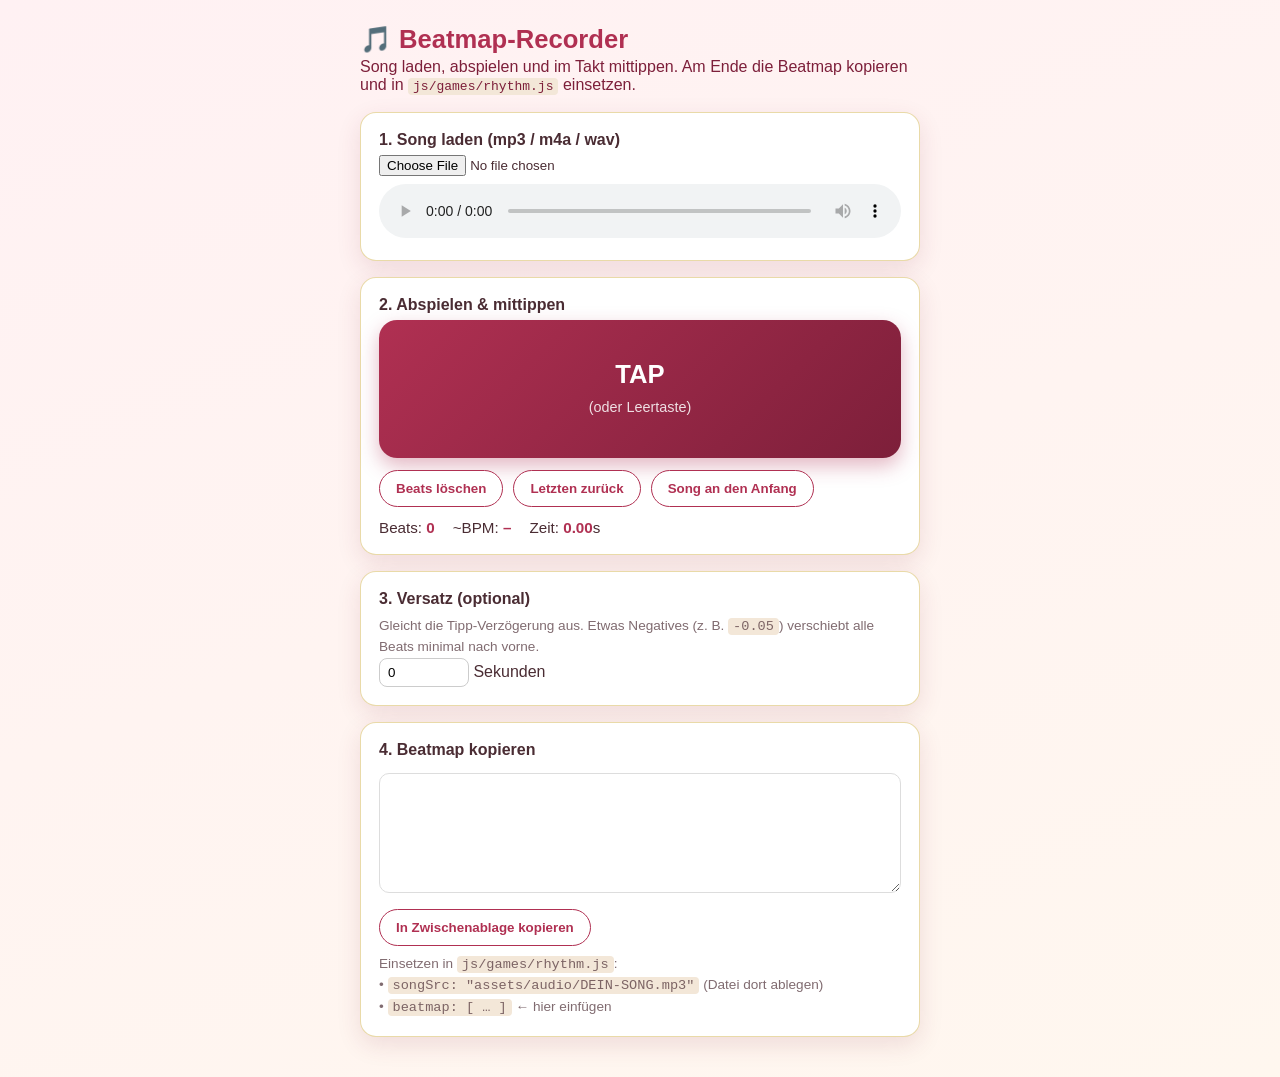
==== tools/beatmap-recorder.html @ ac2383d9 "Hochzeitsrätsel für Julia & Tim: 4 Spiele + Bonus-Rhythmusspiel - 4 Mini-Spiele (Elfmeter, Ski/Ratsc" ====
<!DOCTYPE html>
<html lang="de">
<head>
  <meta charset="UTF-8" />
  <meta name="viewport" content="width=device-width, initial-scale=1.0" />
  <title>Beatmap-Recorder · Sterntreffer</title>
  <style>
    :root { --rose:#b03052; --rose-dark:#7d1f3a; --gold:#c9a227; --ink:#4a2c33; }
    * { box-sizing: border-box; }
    body {
      font-family: -apple-system, BlinkMacSystemFont, "Segoe UI", Roboto, sans-serif;
      color: var(--ink); background: linear-gradient(160deg,#fff1f3,#fff7ef);
      margin: 0; padding: 24px; min-height: 100vh;
    }
    .wrap { max-width: 560px; margin: 0 auto; }
    h1 { color: var(--rose); font-size: 1.6rem; margin: 0 0 4px; }
    p.lead { color: var(--rose-dark); margin: 0 0 18px; }
    .card { background: #fff; border: 1px solid rgba(201,162,39,0.4); border-radius: 16px; padding: 18px; margin-bottom: 16px; box-shadow: 0 8px 24px rgba(125,31,58,0.12); }
    label { font-weight: 600; display: block; margin-bottom: 6px; }
    audio { width: 100%; margin-top: 8px; }
    .tap-btn {
      width: 100%; padding: 40px 0; font-size: 1.6rem; font-weight: 800; color: #fff; cursor: pointer;
      background: linear-gradient(135deg, var(--rose), var(--rose-dark)); border: none; border-radius: 18px;
      box-shadow: 0 8px 20px rgba(176,48,82,0.35); user-select: none; touch-action: manipulation;
    }
    .tap-btn:active { transform: scale(0.98); }
    .tap-btn.hot { background: linear-gradient(135deg, #27c93f, #1f9e33); }
    .row { display: flex; gap: 10px; flex-wrap: wrap; margin-top: 12px; }
    button.sec { padding: 10px 16px; border-radius: 999px; border: 1px solid var(--rose); background: #fff; color: var(--rose); font-weight: 600; cursor: pointer; }
    button.sec:active { background: #fbe9ee; }
    .stat { display: flex; gap: 18px; margin-top: 12px; font-size: 0.95rem; }
    .stat b { color: var(--rose); }
    textarea { width: 100%; height: 120px; margin-top: 8px; font-family: "Courier New", monospace; font-size: 0.85rem; border-radius: 10px; border: 1px solid #ddd; padding: 10px; }
    .hint { font-size: 0.85rem; color: rgba(74,44,51,0.7); margin-top: 8px; line-height: 1.5; }
    .offset { width: 90px; padding: 6px 8px; border-radius: 8px; border: 1px solid #ccc; }
    code { background: #f3e7d8; padding: 1px 5px; border-radius: 4px; }
  </style>
</head>
<body>
  <div class="wrap">
    <h1>🎵 Beatmap-Recorder</h1>
    <p class="lead">Song laden, abspielen und im Takt mittippen. Am Ende die Beatmap kopieren und in <code>js/games/rhythm.js</code> einsetzen.</p>

    <div class="card">
      <label>1. Song laden (mp3 / m4a / wav)</label>
      <input type="file" id="file" accept="audio/*" />
      <audio id="audio" controls></audio>
    </div>

    <div class="card">
      <label>2. Abspielen &amp; mittippen</label>
      <button class="tap-btn" id="tap">TAP<br><span style="font-size:0.9rem;font-weight:500;opacity:0.85">(oder Leertaste)</span></button>
      <div class="row">
        <button class="sec" id="clear">Beats löschen</button>
        <button class="sec" id="undo">Letzten zurück</button>
        <button class="sec" id="restart">Song an den Anfang</button>
      </div>
      <div class="stat">
        <span>Beats: <b id="count">0</b></span>
        <span>~BPM: <b id="bpm">–</b></span>
        <span>Zeit: <b id="time">0.00</b>s</span>
      </div>
    </div>

    <div class="card">
      <label>3. Versatz (optional)</label>
      <div class="hint">Gleicht die Tipp-Verzögerung aus. Etwas Negatives (z.&nbsp;B. <code>-0.05</code>) verschiebt alle Beats minimal nach vorne.</div>
      <input class="offset" type="number" id="offset" value="0" step="0.01" /> Sekunden
    </div>

    <div class="card">
      <label>4. Beatmap kopieren</label>
      <textarea id="out" readonly></textarea>
      <div class="row">
        <button class="sec" id="copy">In Zwischenablage kopieren</button>
      </div>
      <div class="hint">
        Einsetzen in <code>js/games/rhythm.js</code>:<br>
        • <code>songSrc: "assets/audio/DEIN-SONG.mp3"</code> (Datei dort ablegen)<br>
        • <code>beatmap: [ … ]</code> ← hier einfügen
      </div>
    </div>
  </div>

  <script>
    const fileEl = document.getElementById("file");
    const audio = document.getElementById("audio");
    const tapBtn = document.getElementById("tap");
    const countEl = document.getElementById("count");
    const bpmEl = document.getElementById("bpm");
    const timeEl = document.getElementById("time");
    const outEl = document.getElementById("out");
    const offsetEl = document.getElementById("offset");

    let beats = [];

    fileEl.addEventListener("change", () => {
      const f = fileEl.files[0];
      if (f) { audio.src = URL.createObjectURL(f); beats = []; render(); }
    });

    function tap() {
      if (audio.paused || !audio.src) return; // nur während der Song läuft
      beats.push(+audio.currentTime.toFixed(3));
      tapBtn.classList.add("hot");
      setTimeout(() => tapBtn.classList.remove("hot"), 90);
      render();
    }
    tapBtn.addEventListener("pointerdown", (e) => { e.preventDefault(); tap(); });
    document.addEventListener("keydown", (e) => {
      if (e.code === "Space") { e.preventDefault(); tap(); }
    });

    document.getElementById("clear").addEventListener("click", () => { beats = []; render(); });
    document.getElementById("undo").addEventListener("click", () => { beats.pop(); render(); });
    document.getElementById("restart").addEventListener("click", () => { audio.currentTime = 0; });
    offsetEl.addEventListener("input", render);

    document.getElementById("copy").addEventListener("click", async () => {
      try { await navigator.clipboard.writeText(outEl.value); flash("Kopiert!"); }
      catch (e) { outEl.select(); document.execCommand("copy"); flash("Kopiert!"); }
    });
    function flash(msg) { const b = document.getElementById("copy"); const o = b.textContent; b.textContent = msg; setTimeout(() => b.textContent = o, 1200); }

    function render() {
      const off = parseFloat(offsetEl.value) || 0;
      const list = beats.map(b => +(b + off).toFixed(3)).sort((a, z) => a - z);
      countEl.textContent = list.length;
      timeEl.textContent = (audio.currentTime || 0).toFixed(2);
      // grobe BPM aus mittlerem Abstand
      if (list.length >= 2) {
        const span = list[list.length - 1] - list[0];
        const avg = span / (list.length - 1);
        bpmEl.textContent = avg > 0 ? Math.round(60 / avg) : "–";
      } else bpmEl.textContent = "–";
      // Ausgabe als JS-Array (in Zeilen zu je 8)
      let s = "beatmap: [\n";
      for (let i = 0; i < list.length; i += 8) s += "  " + list.slice(i, i + 8).join(", ") + ",\n";
      s += "],";
      outEl.value = list.length ? s : "";
    }

    setInterval(() => { timeEl.textContent = (audio.currentTime || 0).toFixed(2); }, 100);
    render();
  </script>
</body>
</html>
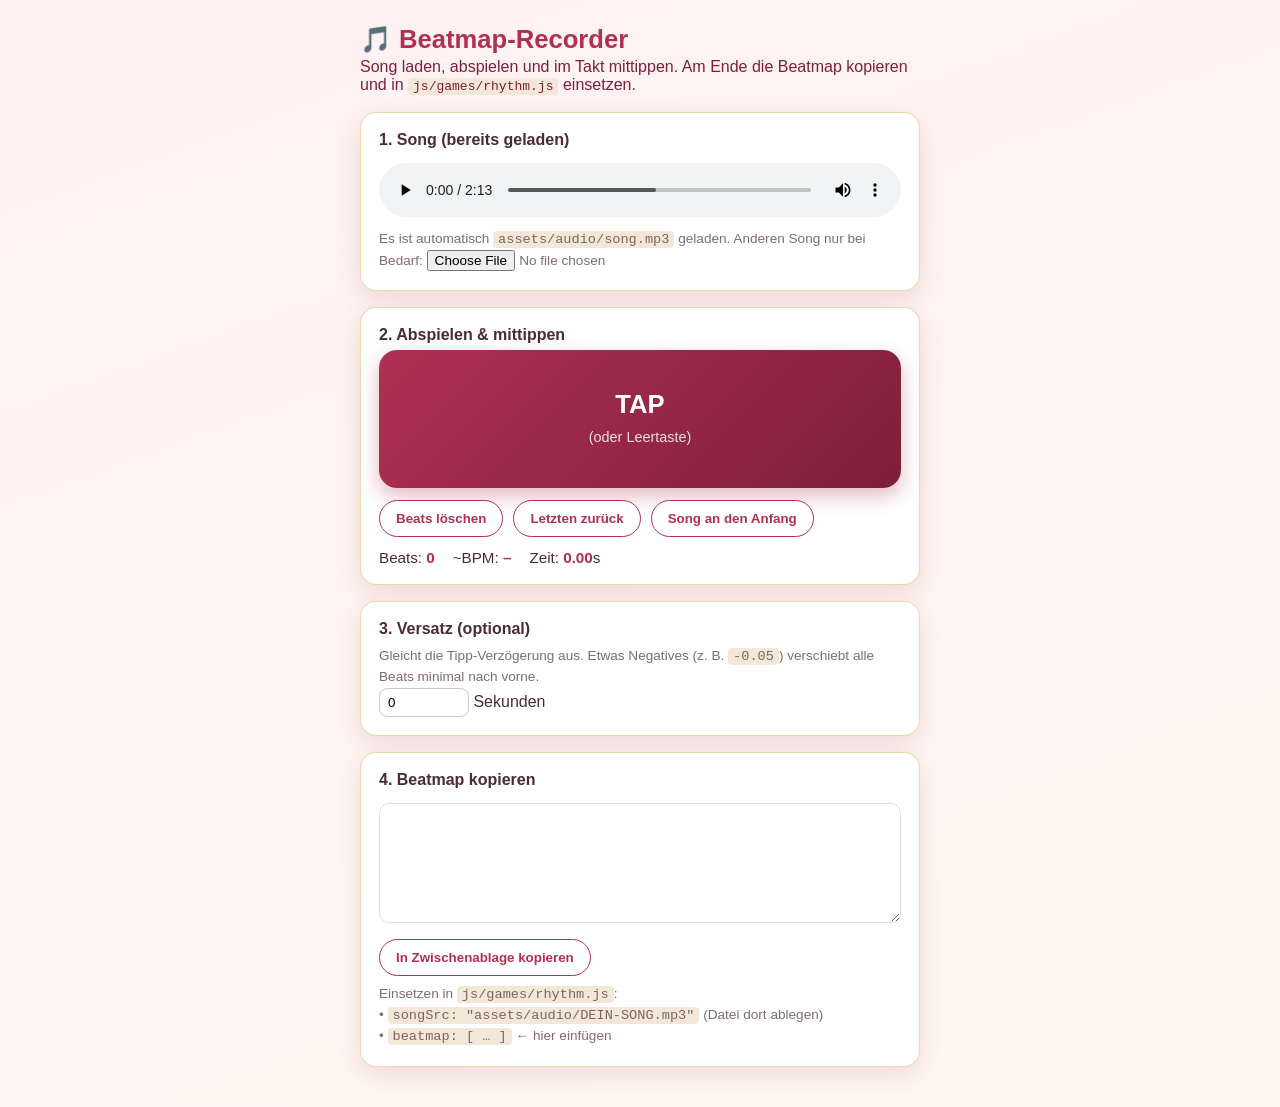
==== commit 551d92df: "Kochspiel durch Rhythmusspiel ersetzen, umbenannt in 'High School Musical DS' - cooking.js entfernt;" ====
--- a/tools/beatmap-recorder.html
+++ b/tools/beatmap-recorder.html
@@ -42,9 +42,10 @@
     <p class="lead">Song laden, abspielen und im Takt mittippen. Am Ende die Beatmap kopieren und in <code>js/games/rhythm.js</code> einsetzen.</p>
 
     <div class="card">
-      <label>1. Song laden (mp3 / m4a / wav)</label>
-      <input type="file" id="file" accept="audio/*" />
+      <label>1. Song (bereits geladen)</label>
       <audio id="audio" controls></audio>
+      <div class="hint">Es ist automatisch <code>assets/audio/song.mp3</code> geladen.
+        Anderen Song nur bei Bedarf: <input type="file" id="file" accept="audio/*" style="font-size:0.85rem" /></div>
     </div>
 
     <div class="card">
@@ -83,8 +84,10 @@
   </div>
 
   <script>
+    const SONG_SRC = "../assets/audio/song.mp3"; // einziger Song – vorab geladen
     const fileEl = document.getElementById("file");
     const audio = document.getElementById("audio");
+    audio.src = SONG_SRC;
     const tapBtn = document.getElementById("tap");
     const countEl = document.getElementById("count");
     const bpmEl = document.getElementById("bpm");
